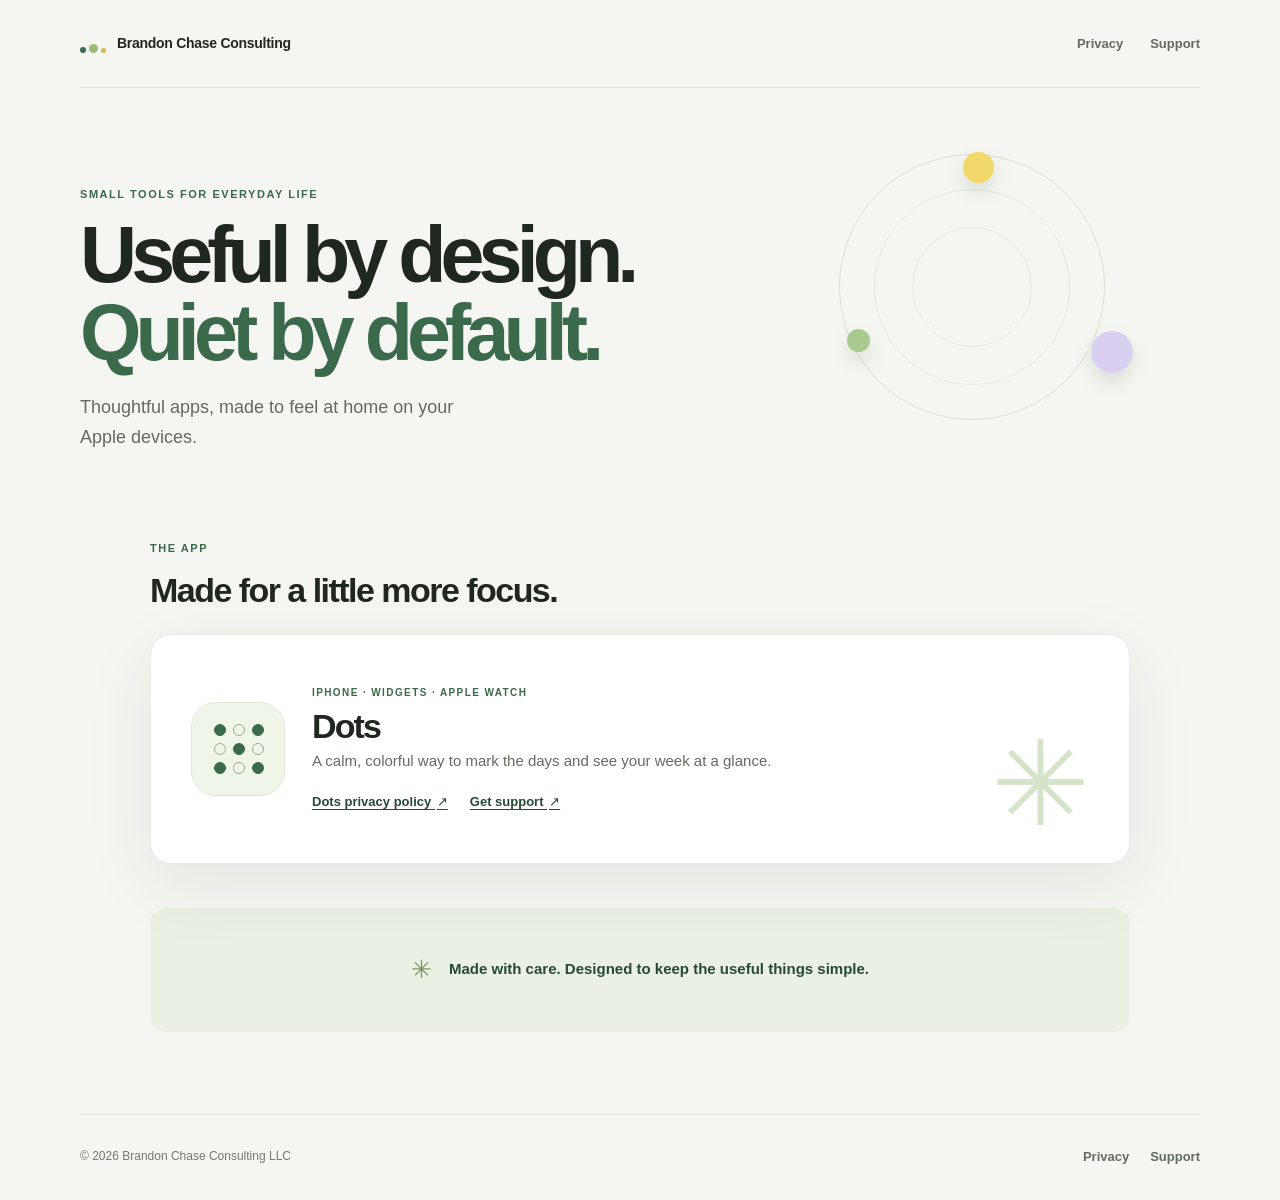
==== index.html @ f687b7f3 "Publish Dots privacy and support site" ====
<!doctype html>
<html lang="en">
<head>
  <meta charset="utf-8">
  <meta name="viewport" content="width=device-width, initial-scale=1">
  <meta name="theme-color" content="#f5f6f1">
  <meta name="description" content="Simple, thoughtfully made apps from Brandon Chase Consulting LLC.">
  <title>Brandon Chase Consulting</title>
  <link rel="stylesheet" href="assets/site.css">
</head>
<body>
  <a class="skip-link" href="#main">Skip to content</a>
  <header class="site-header">
    <a class="wordmark" href="/brandonchase-apps/" aria-label="Brandon Chase Consulting home">
      <span class="brand-mark" aria-hidden="true"><i></i><i></i><i></i></span>
      <span>Brandon Chase Consulting</span>
    </a>
    <nav aria-label="Main navigation">
      <a href="privacy/dots/">Privacy</a>
      <a href="support/">Support</a>
    </nav>
  </header>

  <main id="main">
    <section class="hero">
      <p class="eyebrow">Small tools for everyday life</p>
      <h1>Useful by design.<br><span>Quiet by default.</span></h1>
      <p class="hero-copy">Thoughtful apps, made to feel at home on your Apple devices.</p>
      <div class="hero-orbit" aria-hidden="true">
        <span class="orbit-dot dot-one"></span><span class="orbit-dot dot-two"></span>
        <span class="orbit-dot dot-three"></span><span class="orbit-ring"></span>
      </div>
    </section>

    <section class="apps-section" aria-labelledby="apps-title">
      <div class="section-heading">
        <p class="eyebrow">The app</p>
        <h2 id="apps-title">Made for a little more focus.</h2>
      </div>

      <article class="app-card">
        <div class="app-icon" aria-hidden="true">
          <span class="icon-dot filled"></span><span class="icon-dot"></span><span class="icon-dot filled"></span>
          <span class="icon-dot"></span><span class="icon-dot filled"></span><span class="icon-dot"></span>
          <span class="icon-dot filled"></span><span class="icon-dot"></span><span class="icon-dot filled"></span>
        </div>
        <div class="app-details">
          <p class="eyebrow">iPhone · Widgets · Apple Watch</p>
          <h3>Dots</h3>
          <p>A calm, colorful way to mark the days and see your week at a glance.</p>
          <div class="app-links">
            <a class="text-link" href="privacy/dots/">Dots privacy policy <span aria-hidden="true">↗</span></a>
            <a class="text-link" href="support/">Get support <span aria-hidden="true">↗</span></a>
          </div>
        </div>
        <span class="card-sparkle" aria-hidden="true">✳</span>
      </article>
    </section>

    <section class="promise" aria-label="Our approach">
      <span class="promise-symbol" aria-hidden="true">✳</span>
      <p>Made with care. Designed to keep the useful things simple.</p>
    </section>
  </main>

  <footer class="site-footer">
    <span>© 2026 Brandon Chase Consulting LLC</span>
    <div><a href="privacy/dots/">Privacy</a><a href="support/">Support</a></div>
  </footer>
</body>
</html>
---- assets/site.css ----
@charset "utf-8";

:root {
  color-scheme: light;
  --ink: #20271f;
  --muted: #626c60;
  --paper: #f5f6f1;
  --card: #ffffff;
  --line: #dce2d8;
  --green: #3b694b;
  --green-dark: #264a34;
  --mint: #d9edce;
  --yellow: #f2d86b;
  --lavender: #e9e5f9;
  --shadow: 0 22px 70px rgb(34 53 39 / 8%);
  font-family: -apple-system, BlinkMacSystemFont, "Segoe UI", sans-serif;
  font-synthesis: none;
  text-rendering: optimizeLegibility;
}

* { box-sizing: border-box; }

html { scroll-behavior: smooth; }

body {
  min-width: 320px;
  margin: 0;
  color: var(--ink);
  background: var(--paper);
  font-size: 16px;
  line-height: 1.65;
  -webkit-font-smoothing: antialiased;
}

a { color: var(--green-dark); text-underline-offset: 0.2em; }
a:hover { color: #173c27; }
a:focus-visible, summary:focus-visible {
  outline: 3px solid #b07c00;
  outline-offset: 4px;
  border-radius: 3px;
}

.skip-link {
  position: absolute;
  z-index: 5;
  top: 8px;
  left: 8px;
  padding: 8px 12px;
  transform: translateY(-160%);
  color: #fff;
  background: var(--green-dark);
  border-radius: 6px;
}
.skip-link:focus { transform: translateY(0); }

.site-header, .site-footer {
  width: min(100% - 48px, 1120px);
  margin-inline: auto;
  display: flex;
  align-items: center;
  justify-content: space-between;
}

.site-header {
  min-height: 88px;
  border-bottom: 1px solid var(--line);
}

.wordmark {
  display: inline-flex;
  gap: 11px;
  align-items: center;
  color: var(--ink);
  font-size: 14px;
  font-weight: 700;
  letter-spacing: -0.02em;
  text-decoration: none;
}

.brand-mark { display: flex; gap: 3px; align-items: end; height: 19px; }
.brand-mark i { width: 6px; height: 6px; display: block; background: var(--green); border-radius: 50%; }
.brand-mark i:nth-child(2) { width: 9px; height: 9px; background: #9dbd76; }
.brand-mark i:nth-child(3) { width: 5px; height: 5px; background: #d5b949; }

.site-header nav, .site-footer div { display: flex; gap: 27px; align-items: center; }
.site-header nav a, .site-footer a {
  color: var(--muted);
  font-size: 13px;
  font-weight: 600;
  text-decoration: none;
}
.site-header nav a:hover, .site-header nav a[aria-current="page"], .site-footer a:hover { color: var(--green-dark); }

.hero {
  position: relative;
  width: min(100% - 48px, 1120px);
  min-height: 430px;
  margin-inline: auto;
  padding: 98px 0 76px;
  overflow: hidden;
}

.eyebrow {
  margin: 0 0 13px;
  color: var(--green);
  font-size: 11px;
  font-weight: 750;
  letter-spacing: 0.14em;
  line-height: 1.5;
  text-transform: uppercase;
}

h1, h2, h3, p { margin-top: 0; }
.hero h1 {
  position: relative;
  z-index: 1;
  max-width: 650px;
  margin-bottom: 21px;
  font-size: clamp(48px, 7.2vw, 79px);
  font-weight: 650;
  letter-spacing: -0.075em;
  line-height: 0.99;
}
.hero h1 span { color: var(--green); }
.hero-copy { position: relative; z-index: 1; max-width: 410px; margin-bottom: 0; color: var(--muted); font-size: 18px; }

.hero-orbit { position: absolute; top: 24px; right: 53px; width: 350px; height: 350px; }
.orbit-ring { position: absolute; inset: 42px; border: 1px solid #d6dfd1; border-radius: 50%; }
.orbit-ring::before, .orbit-ring::after { position: absolute; content: ""; border: 1px solid #e3e8de; border-radius: 50%; }
.orbit-ring::before { inset: 34px; }
.orbit-ring::after { inset: 72px; }
.orbit-dot { position: absolute; z-index: 1; display: block; width: 31px; height: 31px; border-radius: 50%; box-shadow: 0 9px 20px rgb(48 83 54 / 14%); }
.dot-one { top: 40px; left: 166px; background: var(--yellow); }
.dot-two { top: 217px; left: 50px; width: 23px; height: 23px; background: #a8ca8f; }
.dot-three { right: 14px; bottom: 89px; width: 42px; height: 42px; background: #d9d0f1; }

.apps-section { width: min(100% - 48px, 980px); margin: 12px auto 0; }
.section-heading { margin-bottom: 23px; }
.section-heading h2, .faq-section h2 { margin-bottom: 0; font-size: clamp(25px, 4vw, 34px); font-weight: 620; letter-spacing: -0.045em; line-height: 1.2; }

.app-card {
  position: relative;
  display: flex;
  gap: 27px;
  align-items: center;
  min-height: 230px;
  padding: 36px 40px;
  overflow: hidden;
  background: var(--card);
  border: 1px solid #e8ebe4;
  border-radius: 21px;
  box-shadow: var(--shadow);
}
.app-icon {
  flex: 0 0 94px;
  display: grid;
  width: 94px;
  height: 94px;
  padding: 22px;
  grid-template-columns: repeat(3, 1fr);
  gap: 7px;
  align-content: center;
  background: #eff5e8;
  border: 1px solid #e0e9d6;
  border-radius: 25px;
}
.icon-dot { width: 12px; height: 12px; border: 1.5px solid #98af87; border-radius: 50%; }
.icon-dot.filled { background: var(--green); border-color: var(--green); }
.app-details { position: relative; z-index: 1; max-width: 570px; }
.app-details .eyebrow { margin-bottom: 6px; font-size: 10px; }
.app-details h3 { margin-bottom: 3px; font-size: 34px; font-weight: 650; letter-spacing: -0.055em; line-height: 1.2; }
.app-details > p:not(.eyebrow) { max-width: 470px; margin-bottom: 17px; color: var(--muted); font-size: 15px; }
.app-links { display: flex; flex-wrap: wrap; gap: 22px; }
.text-link { font-size: 13px; font-weight: 700; text-decoration-thickness: 1px; }
.text-link span { margin-left: 2px; text-decoration: none; }
.card-sparkle { position: absolute; right: 39px; bottom: 20px; color: #d4e4c9; font-size: 118px; line-height: 1; }

.promise {
  width: min(100% - 48px, 980px);
  min-height: 124px;
  margin: 44px auto 82px;
  display: flex;
  gap: 17px;
  align-items: center;
  justify-content: center;
  color: var(--green-dark);
  background: #eaf0e4;
  border-radius: 16px;
}
.promise-symbol { color: #79985f; font-size: 25px; }
.promise p { max-width: 470px; margin: 0; font-size: 15px; font-weight: 600; }

.document-page { width: min(100% - 48px, 760px); margin: 48px auto 110px; }
.back-link { display: inline-block; margin-bottom: 45px; color: var(--muted); font-size: 13px; font-weight: 650; text-decoration: none; }
.document-page > .eyebrow { margin-bottom: 11px; }
.document-page h1 { margin-bottom: 15px; font-size: clamp(42px, 7vw, 61px); font-weight: 650; letter-spacing: -0.07em; line-height: 1.05; }
.document-intro { max-width: 630px; margin-bottom: 13px; color: var(--muted); font-size: 18px; line-height: 1.6; }
.updated { margin-bottom: 31px; color: #777f74; font-size: 12px; }

.policy-highlight {
  display: flex;
  gap: 17px;
  margin: 28px 0 43px;
  padding: 22px 24px;
  align-items: flex-start;
  background: #e9f0e3;
  border: 1px solid #d8e5cf;
  border-radius: 13px;
}
.highlight-icon { flex: 0 0 auto; margin-top: 1px; color: var(--green); font-size: 20px; }
.policy-highlight p { margin: 0; font-size: 14px; line-height: 1.65; }
.policy-highlight strong { color: var(--green-dark); }

.document-section { margin: 0 0 32px; }
.document-section h2 { margin-bottom: 7px; font-size: 19px; font-weight: 680; letter-spacing: -0.025em; }
.document-section p { margin-bottom: 0; color: #50594f; font-size: 15px; }
.document-section a, .faq-section details a { font-weight: 600; }

.support-page { margin-bottom: 88px; }
.email-card {
  display: flex;
  gap: 17px;
  align-items: center;
  margin: 31px 0 70px;
  padding: 21px 23px;
  color: var(--ink);
  background: var(--card);
  border: 1px solid var(--line);
  border-radius: 13px;
  box-shadow: 0 10px 35px rgb(34 53 39 / 5%);
  text-decoration: none;
}
.email-card:hover { border-color: #a8bea0; }
.email-icon { display: grid; width: 43px; height: 43px; place-items: center; color: var(--green-dark); background: var(--mint); border-radius: 12px; font-size: 20px; }
.email-card > span:last-child { display: grid; gap: 1px; }
.email-label { color: var(--muted); font-size: 12px; }
.email-card strong { font-size: 16px; overflow-wrap: anywhere; }
.faq-section > .eyebrow { margin-bottom: 8px; }
.faq-section h2 { margin-bottom: 24px; }
.faq-section details { padding: 17px 0; border-top: 1px solid var(--line); }
.faq-section details:last-child { border-bottom: 1px solid var(--line); }
.faq-section summary { width: fit-content; color: var(--ink); cursor: pointer; font-size: 15px; font-weight: 680; }
.faq-section details p { max-width: 660px; margin: 11px 0 0; color: #50594f; font-size: 14px; }

.site-footer { min-height: 86px; padding-block: 18px; border-top: 1px solid var(--line); }
.site-footer > span { color: #727a6f; font-size: 12px; }
.site-footer div { gap: 21px; }

@media (max-width: 700px) {
  .site-header, .site-footer { width: min(100% - 36px, 1120px); }
  .site-header { min-height: 73px; }
  .wordmark { gap: 8px; font-size: 12px; }
  .site-header nav { gap: 16px; }
  .site-header nav a { font-size: 12px; }
  .hero, .apps-section, .promise { width: min(100% - 36px, 980px); }
  .hero { min-height: 391px; padding-top: 86px; }
  .hero h1 { font-size: clamp(47px, 12vw, 68px); }
  .hero-copy { max-width: 330px; font-size: 16px; }
  .hero-orbit { top: 107px; right: -173px; width: 305px; height: 305px; opacity: 0.7; }
  .orbit-ring { inset: 25px; }
  .dot-one { left: 144px; }
  .dot-two { top: 187px; left: 37px; }
  .dot-three { right: 4px; bottom: 78px; }
  .apps-section { margin-top: 0; }
  .app-card { min-height: unset; gap: 17px; align-items: flex-start; padding: 23px 20px; border-radius: 17px; }
  .app-icon { flex-basis: 63px; width: 63px; height: 63px; padding: 15px; gap: 4px; border-radius: 18px; }
  .icon-dot { width: 9px; height: 9px; }
  .app-details h3 { font-size: 29px; }
  .app-details > p:not(.eyebrow) { font-size: 14px; }
  .app-links { gap: 12px 18px; }
  .text-link { font-size: 12px; }
  .card-sparkle { right: 11px; bottom: 2px; font-size: 79px; opacity: 0.45; }
  .promise { min-height: 104px; margin-top: 31px; margin-bottom: 57px; padding: 18px 21px; justify-content: flex-start; }
  .promise p { font-size: 14px; }
  .document-page { width: min(100% - 40px, 760px); margin-top: 31px; margin-bottom: 75px; }
  .back-link { margin-bottom: 34px; }
  .document-intro { font-size: 16px; }
  .policy-highlight { gap: 12px; padding: 17px; }
  .policy-highlight p, .document-section p { font-size: 14px; }
  .email-card { margin-bottom: 54px; padding: 17px; }
  .site-footer { align-items: flex-start; gap: 12px; flex-direction: column; justify-content: center; }
  .site-footer div { gap: 18px; }
}

@media (max-width: 380px) {
  .site-header { gap: 9px; }
  .wordmark { gap: 7px; font-size: 11px; }
  .site-header nav { gap: 11px; }
}

@media (prefers-reduced-motion: reduce) {
  html { scroll-behavior: auto; }
  *, *::before, *::after { animation-duration: 0.01ms !important; animation-iteration-count: 1 !important; transition-duration: 0.01ms !important; }
}
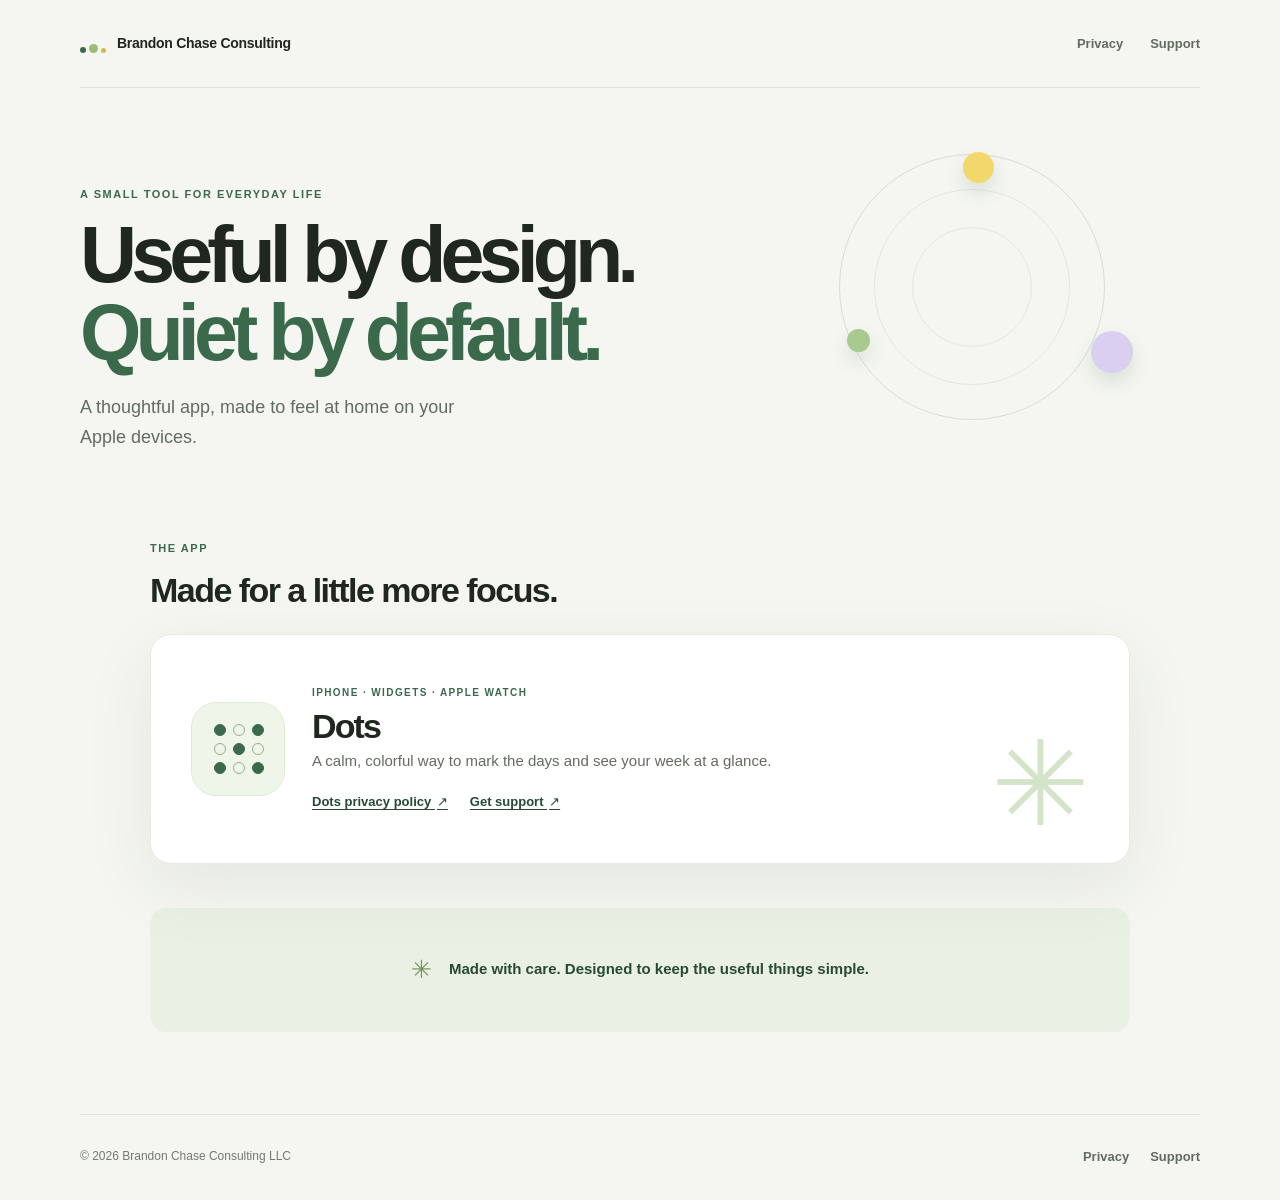
==== commit 1ef9e6b4: "Keep homepage copy Dots-only" ====
--- a/index.html
+++ b/index.html
@@ -4,7 +4,7 @@
   <meta charset="utf-8">
   <meta name="viewport" content="width=device-width, initial-scale=1">
   <meta name="theme-color" content="#f5f6f1">
-  <meta name="description" content="Simple, thoughtfully made apps from Brandon Chase Consulting LLC.">
+  <meta name="description" content="A thoughtfully made app from Brandon Chase Consulting LLC.">
   <title>Brandon Chase Consulting</title>
   <link rel="stylesheet" href="assets/site.css">
 </head>
@@ -23,9 +23,9 @@
 
   <main id="main">
     <section class="hero">
-      <p class="eyebrow">Small tools for everyday life</p>
+      <p class="eyebrow">A small tool for everyday life</p>
       <h1>Useful by design.<br><span>Quiet by default.</span></h1>
-      <p class="hero-copy">Thoughtful apps, made to feel at home on your Apple devices.</p>
+      <p class="hero-copy">A thoughtful app, made to feel at home on your Apple devices.</p>
       <div class="hero-orbit" aria-hidden="true">
         <span class="orbit-dot dot-one"></span><span class="orbit-dot dot-two"></span>
         <span class="orbit-dot dot-three"></span><span class="orbit-ring"></span>
